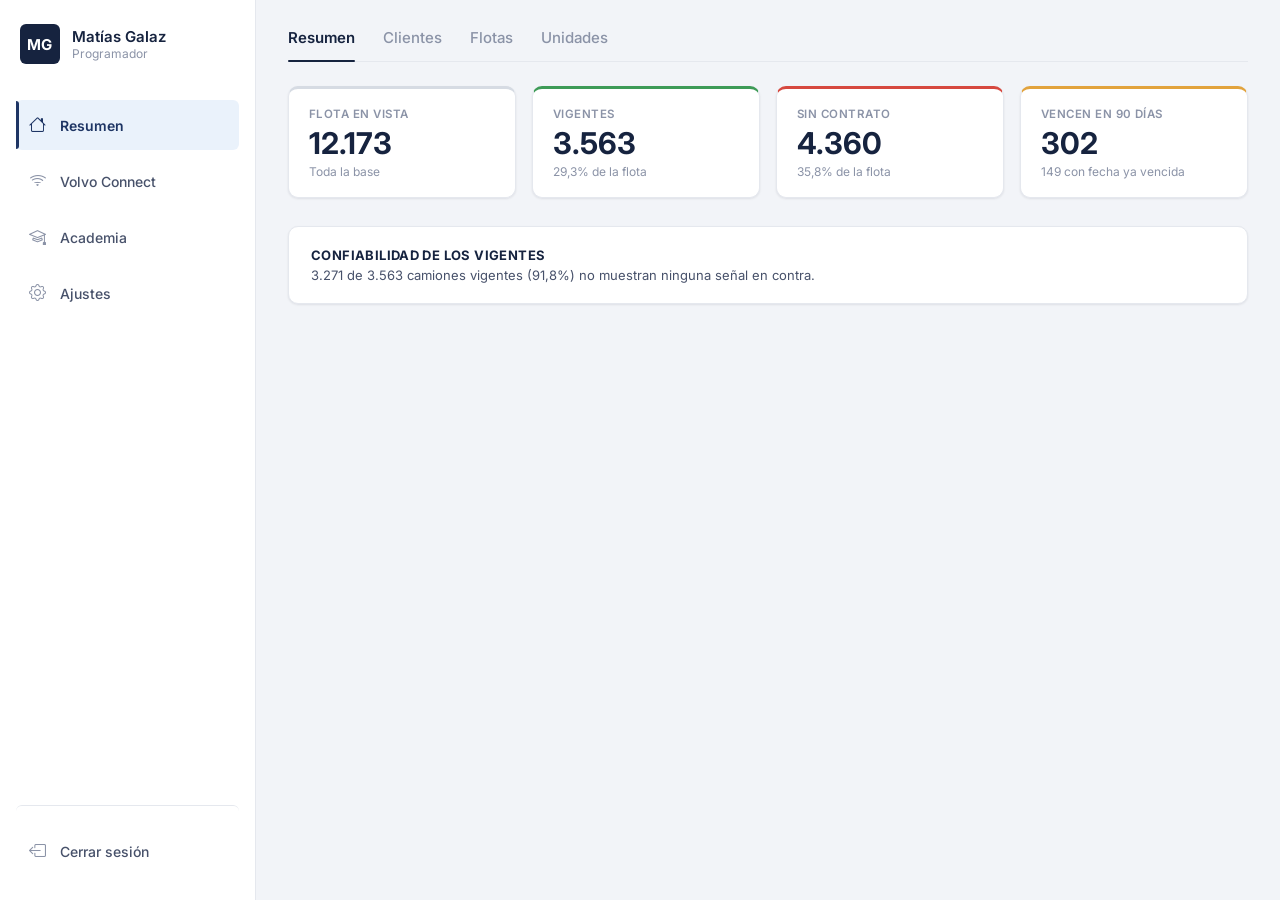
==== frontend/index.html @ 03cca441 "Add files via upload" ====
<!DOCTYPE html>
<html lang="es">
<head>
    <meta charset="UTF-8">
    <meta name="viewport" content="width=device-width, initial-scale=1.0">
    <link rel="stylesheet" href="https://cdn.jsdelivr.net/npm/bootstrap-icons@1.11.3/font/bootstrap-icons.css">
    <link rel="stylesheet" href="css/index.css">
    <title>Dashboard - Inicio</title>
</head>
<body>
    <div class="dashboard-container">
        <nav class="sidebar">
            <header class="header-sidebar">
                <div class="header-logo">
                    <h3>MG</h3>
                </div>

                <div class="header-text">
                    <h4>Matías Galaz</h4>
                    <span>Programador</span>
                </div>
            </header>

            <div class="menu-bar">
                <ul class="menu-links">
                    <li class="nav-link" id="first"><a href="#">
                        <i class="bi bi-house"></i>
                        <span>Resumen</span>
                    </a></li>

                    <li class="nav-link"><a href="#">
                        <i class="bi bi-wifi"></i>
                        <span>Volvo Connect</span>
                    </a></li>

                    <li class="nav-link"><a href="#">
                        <i class="bi bi-mortarboard"></i>
                        <span>Academia</span>
                    </a></li>

                    <li class="nav-link"><a href="#">
                        <i class="bi bi-gear"></i>
                        <span>Ajustes</span>
                    </a></li>
                </ul>
            </div>

            <div class="nav-link logout">
                <a href="#">
                    <i class="bi bi-box-arrow-left"></i>
                    <span>Cerrar sesión</span>
                </a>
            </div>
        </nav>

        <!-- El contenido de abajo es un mock para mostrar cómo el shell
             se integra con el resto del panel (tabs + tarjetas KPI). -->
        <main class="main">
            <nav class="topbar-tabs">
                <a href="#" class="active">Resumen</a>
                <a href="#">Clientes</a>
                <a href="#">Flotas</a>
                <a href="#">Unidades</a>
            </nav>

            <div class="kpi-grid">
                <div class="kpi-card">
                    <div class="kpi-label">Flota en vista</div>
                    <div class="kpi-value">12.173</div>
                    <div class="kpi-sub">Toda la base</div>
                </div>
                <div class="kpi-card green">
                    <div class="kpi-label">Vigentes</div>
                    <div class="kpi-value">3.563</div>
                    <div class="kpi-sub">29,3% de la flota</div>
                </div>
                <div class="kpi-card red">
                    <div class="kpi-label">Sin contrato</div>
                    <div class="kpi-value">4.360</div>
                    <div class="kpi-sub">35,8% de la flota</div>
                </div>
                <div class="kpi-card amber">
                    <div class="kpi-label">Vencen en 90 días</div>
                    <div class="kpi-value">302</div>
                    <div class="kpi-sub">149 con fecha ya vencida</div>
                </div>
            </div>

            <div class="panel">
                <h2>Confiabilidad de los vigentes</h2>
                <p>3.271 de 3.563 camiones vigentes (91,8%) no muestran ninguna señal en contra.</p>
            </div>
        </main>
    </div>
</body>
</html>
---- frontend/css/index.css ----
@import url('https://fonts.googleapis.com/css2?family=Inter:wght@400;500;600;700;800&display=swap');

/* ============================================
   TOKENS
   Paleta tomada del dashboard de renovaciones
   (navy corporativo + semáforo rojo/ámbar/azul)
   ============================================ */
:root{
    /* superficies */
    --bg: #F2F4F8;
    --surface: #FFFFFF;
    --surface-muted: #F7F8FA;
    --border: #E5E8EE;
    --border-strong: #D6DBE3;

    /* tinta */
    --ink: #16233F;        /* navy oscuro, casi todo el texto fuerte */
    --ink-soft: #47516A;
    --muted: #8B93A7;

    /* marca / acentos */
    --navy: #16233F;
    --navy-600: #1E3564;
    --link: #1C4E8A;       /* azul de nombres de cliente / enlaces */

    /* semáforo (igual que "Renovaciones") */
    --red: #D6483F;
    --amber: #E2A33D;
    --blue: #3B7DC4;
    --green: #3E9B57;

    --red-bg: #FBEAE8;
    --amber-bg: #FCF2E1;
    --blue-bg: #EAF2FB;
    --green-bg: #E9F6EC;

    --radius-sm: 6px;
    --radius-md: 10px;
    --shadow-sm: 0 1px 2px rgba(16,24,40,.04), 0 1px 3px rgba(16,24,40,.05);

    --tran-02: all .15s ease;
    --tran-03: all .25s ease;
}

html{
    font-size: 62.5%; /* 1rem = 10px */
}
*, *::before, *::after{
    box-sizing: border-box;
    margin: 0;
    padding: 0;
    font-family: 'Inter', -apple-system, BlinkMacSystemFont, 'Segoe UI', sans-serif;
}
body{
    min-height: 100vh;
    background: var(--bg);
    color: var(--ink);
    font-size: 1.4rem;
    -webkit-font-smoothing: antialiased;
}
a{ color: inherit; text-decoration: none; }
button{ border: none; background: none; cursor: pointer; }

.dashboard-container{
    min-height: 100vh;
    display: flex;
}

/* ============================================
   SIDEBAR
   ============================================ */
.sidebar{
    height: 100vh;
    position: sticky;
    top: 0;
    width: 25.6rem;
    flex-shrink: 0;
    padding: 2.4rem 1.6rem;
    display: flex;
    flex-direction: column;
    background: var(--surface);
    border-right: 1px solid var(--border);
}
.header-sidebar{
    display: flex;
    align-items: center;
    gap: 1.2rem;
    padding: 0 .4rem .4rem;
}
.header-logo{
    display: flex;
    align-items: center;
    justify-content: center;
    flex-shrink: 0;
    height: 4rem;
    width: 4rem;
    border-radius: var(--radius-sm);
    background: var(--navy);
    color: #fff;
}
.header-logo h3{
    font-size: 1.5rem;
    font-weight: 700;
    letter-spacing: .02em;
}
.header-text{
    min-width: 0;
}
.header-text h4{
    font-size: 1.5rem;
    font-weight: 600;
    color: var(--ink);
    line-height: 1.3;
    white-space: nowrap;
    overflow: hidden;
    text-overflow: ellipsis;
}
.header-text span{
    display: block;
    font-size: 1.2rem;
    color: var(--muted);
}
.menu-bar{
    margin-top: 3.2rem;
    flex: 1;
}
.menu-links{
    display: flex;
    flex-direction: column;
    gap: 0.6rem;
    list-style: none;
}
.nav-link{
    position: relative;
    border-radius: var(--radius-sm);
    transition: var(--tran-02);
}
.nav-link a{
    display: flex;
    align-items: center;
    gap: 1.4rem;
    height: 5rem;
    padding: 0 1.2rem;
    font-size: 1.4rem;
    font-weight: 500;
    color: var(--ink-soft);
    border-radius: var(--radius-sm);
    transition: var(--tran-02);
}
.nav-link i{
    font-size: 1.7rem;
    width: 1.8rem;
    text-align: center;
    color: var(--muted);
    transition: var(--tran-02);
}
.nav-link:hover a{
    background: var(--surface-muted);
    color: var(--ink);
}
.nav-link:hover i{
    color: var(--ink-soft);
}
/* estado activo: acento navy + barra lateral, en vez de un bloque sólido */
.nav-link#first{
    background: none;
}
.nav-link#first::before{
    content: "";
    position: absolute;
    top: 50%;
    transform: translateY(-50%);
    width: 3px;
    height: 4.8rem;
    border-radius: 0 3px 3px 0;
    background: var(--navy-600);
}
.nav-link#first a{
    background: var(--blue-bg);
    color: var(--navy-600);
    font-weight: 600;
}
.nav-link#first i{
    color: var(--navy-600);
}
.logout{
    margin-top: 2.4rem;
    padding-top: 2rem;
    border-top: 1px solid var(--border);
}
.logout a{
    color: var(--ink-soft);
}
.logout:hover a{
    background: var(--red-bg);
    color: var(--red);
}
.logout:hover i{
    color: var(--red);
}

/* ============================================
   MAIN — placeholders para que el shell se
   pueda ver integrado con el resto del panel
   ============================================ */
.main{
    flex: 1;
    min-width: 0;
    padding: 2.8rem 3.2rem 4rem;
}

.topbar-tabs{
    display: flex;
    align-items: baseline;
    gap: 2.8rem;
    border-bottom: 1px solid var(--border);
    margin-bottom: 2.4rem;
}
.topbar-tabs a{
    position: relative;
    padding-bottom: 1.4rem;
    font-size: 1.5rem;
    font-weight: 500;
    color: var(--muted);
}
.topbar-tabs a .count{
    margin-left: .6rem;
    font-size: 1.2rem;
    color: var(--muted);
}
.topbar-tabs a.active{
    color: var(--ink);
    font-weight: 600;
}
.topbar-tabs a.active::after{
    content: "";
    position: absolute;
    left: 0; right: 0; bottom: -1px;
    height: 2px;
    background: var(--navy);
    border-radius: 2px;
}

.kpi-grid{
    display: grid;
    grid-template-columns: repeat(auto-fit, minmax(19rem, 1fr));
    gap: 1.6rem;
    margin-bottom: 2.8rem;
}
.kpi-card{
    background: var(--surface);
    border: 1px solid var(--border);
    border-top: 3px solid var(--border-strong);
    border-radius: var(--radius-md);
    padding: 1.8rem 2rem;
    box-shadow: var(--shadow-sm);
}
.kpi-card .kpi-label{
    font-size: 1.15rem;
    font-weight: 600;
    letter-spacing: .04em;
    color: var(--muted);
    text-transform: uppercase;
}
.kpi-card .kpi-value{
    margin-top: .6rem;
    font-size: 3rem;
    font-weight: 700;
    color: var(--ink);
    line-height: 1.1;
}
.kpi-card .kpi-sub{
    margin-top: .4rem;
    font-size: 1.2rem;
    color: var(--muted);
}
.kpi-card.red{ border-top-color: var(--red); }
.kpi-card.amber{ border-top-color: var(--amber); }
.kpi-card.blue{ border-top-color: var(--blue); }
.kpi-card.green{ border-top-color: var(--green); }

.panel{
    background: var(--surface);
    border: 1px solid var(--border);
    border-radius: var(--radius-md);
    padding: 2rem 2.2rem;
    box-shadow: var(--shadow-sm);
}
.panel h2{
    font-size: 1.3rem;
    font-weight: 700;
    letter-spacing: .03em;
    text-transform: uppercase;
    color: var(--ink);
}
.panel p{
    margin-top: .4rem;
    font-size: 1.3rem;
    color: var(--ink-soft);
}

/* botones reutilizables */
.btn{
    display: inline-flex;
    align-items: center;
    gap: .6rem;
    height: 3.6rem;
    padding: 0 1.6rem;
    font-size: 1.3rem;
    font-weight: 600;
    border-radius: var(--radius-sm);
    transition: var(--tran-02);
}
.btn-primary{
    background: var(--navy);
    color: #fff;
}
.btn-primary:hover{ background: var(--navy-600); }
.btn-ghost{
    background: var(--surface);
    color: var(--ink);
    border: 1px solid var(--border-strong);
}
.btn-ghost:hover{ background: var(--surface-muted); }

/* etiquetas de estado, ej. "8 d" / "0 d" en la tabla de vencimientos */
.badge{
    display: inline-flex;
    align-items: center;
    justify-content: center;
    min-width: 3.2rem;
    padding: .2rem .8rem;
    font-size: 1.2rem;
    font-weight: 600;
    border-radius: 999px;
}
.badge-red{ background: var(--red-bg); color: var(--red); }
.badge-amber{ background: var(--amber-bg); color: var(--amber); }
.badge-blue{ background: var(--blue-bg); color: var(--blue); }
.badge-green{ background: var(--green-bg); color: var(--green); }

/* responsive */
@media (max-width: 960px){
    .dashboard-container{ flex-direction: column; }
    .sidebar{
        position: relative;
        width: 100%;
        height: auto;
        flex-direction: row;
        align-items: center;
        border-right: none;
        border-bottom: 1px solid var(--border);
    }
    .menu-bar{ margin-top: 0; }
    .menu-links{ flex-direction: row; }
    .logout{ margin-top: 0; padding-top: 0; border-top: none; margin-left: auto; }
    .main{ padding: 2rem; }
}
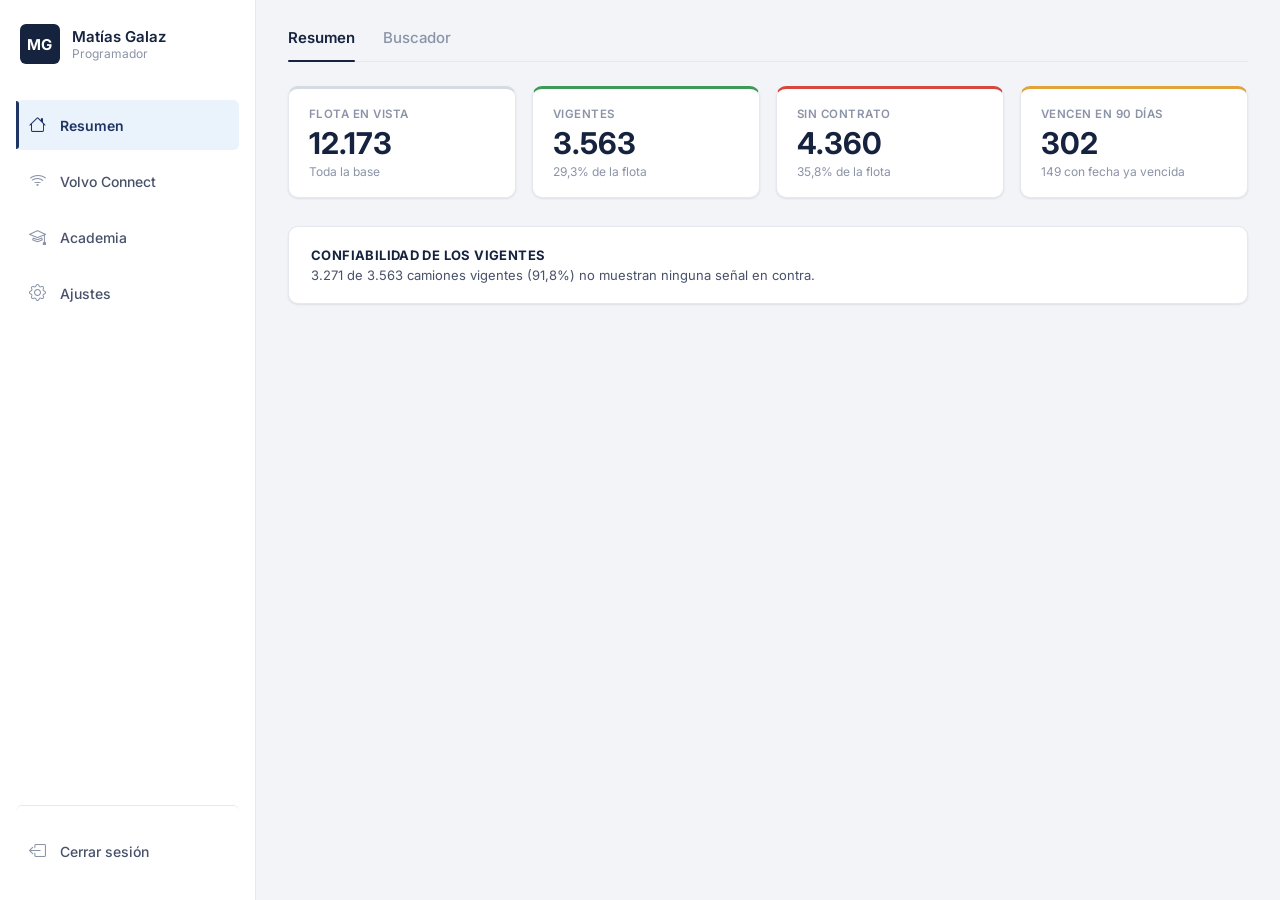
==== commit 929d17dc: "commit 1" ====
--- a/frontend/index.html
+++ b/frontend/index.html
@@ -58,9 +58,7 @@
         <main class="main">
             <nav class="topbar-tabs">
                 <a href="#" class="active">Resumen</a>
-                <a href="#">Clientes</a>
-                <a href="#">Flotas</a>
-                <a href="#">Unidades</a>
+                <a href="#">Buscador</a>
             </nav>
 
             <div class="kpi-grid">
@@ -93,4 +91,4 @@
         </main>
     </div>
 </body>
-</html>+</html>
